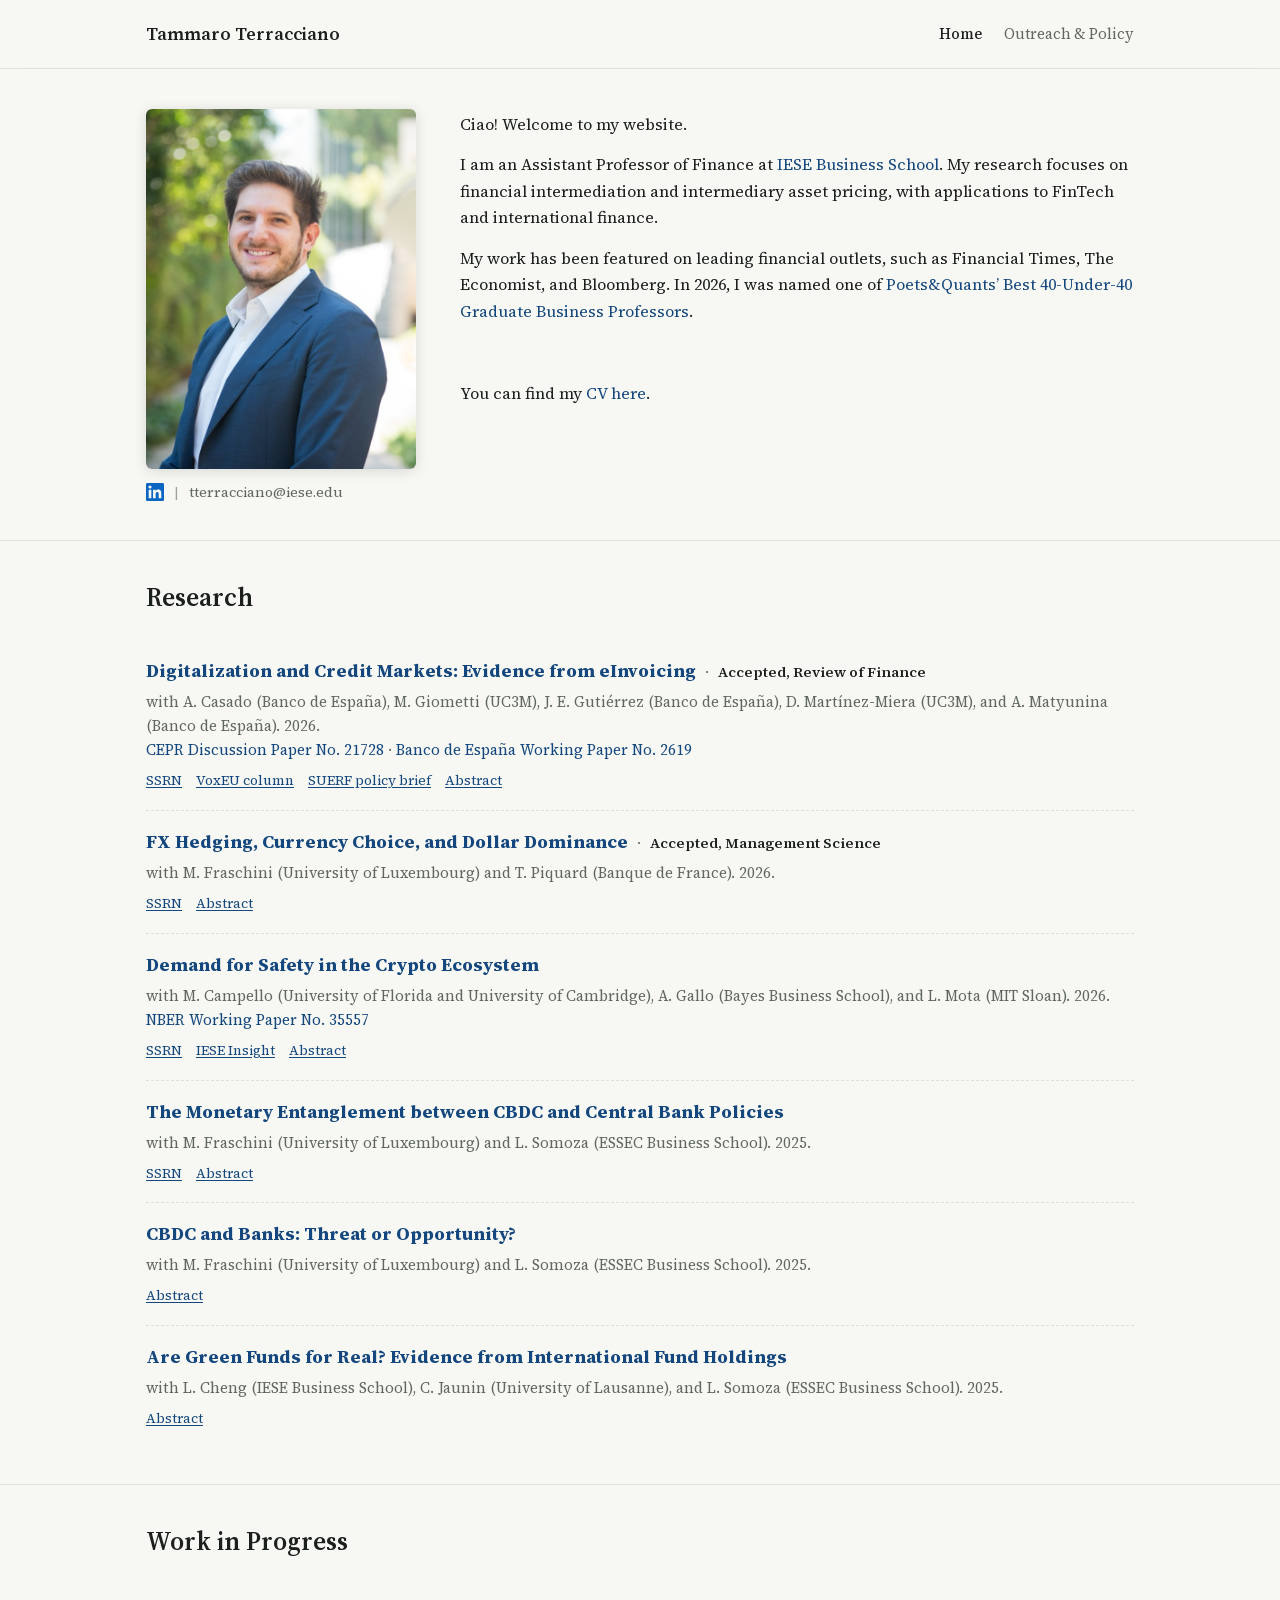
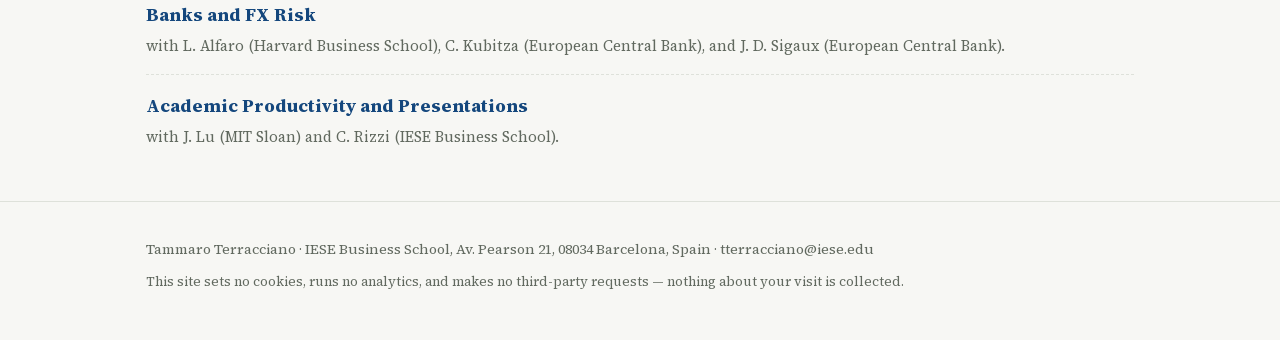
==== index.html @ b82ffc0e "edits" ====
<!DOCTYPE html>
<html lang="en">
<head>
<meta charset="utf-8">
<meta name="viewport" content="width=device-width, initial-scale=1">
<title>Tammaro Terracciano</title>
<meta name="description" content="Tammaro Terracciano, Assistant Professor of Finance at IESE Business School. Research on financial intermediation, fintech, and international finance.">
<link rel="icon" href="favicon.svg" type="image/svg+xml">
<link rel="stylesheet" href="style.css">
</head>
<body>

<nav class="top">
  <div class="wrap">
    <a class="brand" href="index.html">
      <span class="bname">Tammaro Terracciano</span>
    </a>
    <ul>
      <li><a href="index.html" class="active">Home</a></li>
      <li><a href="outreach.html">Outreach &amp; Policy</a></li>
    </ul>
  </div>
</nav>

<header class="hero" id="top">
  <div class="wrap">
    <h1 class="sr-only">Tammaro Terracciano</h1>
    <div class="portrait">
      <img src="assets/photo.jpg" alt="Tammaro Terracciano">
      <p class="contact">
        <a class="li" href="https://www.linkedin.com/in/tammaro-terracciano/" aria-label="LinkedIn profile"><svg viewBox="0 0 24 24" width="18" height="18" aria-hidden="true" focusable="false"><path fill="currentColor" d="M20.45 20.45h-3.56v-5.57c0-1.33-.03-3.04-1.85-3.04-1.86 0-2.14 1.45-2.14 2.94v5.67H9.35V9h3.41v1.56h.05c.48-.9 1.63-1.85 3.36-1.85 3.6 0 4.26 2.37 4.26 5.45v6.29zM5.34 7.43a2.06 2.06 0 1 1 0-4.13 2.06 2.06 0 0 1 0 4.13zM7.12 20.45H3.56V9h3.56v11.45zM22.22 0H1.77C.79 0 0 .77 0 1.72v20.56C0 23.23.79 24 1.77 24h20.45c.98 0 1.78-.77 1.78-1.72V1.72C24 .77 23.2 0 22.22 0z"/></svg></a>
        <span class="sep" aria-hidden="true">|</span>
        <span class="email">tterracciano@iese.edu</span>
      </p>
    </div>
    <div class="bio">
      <p>Ciao! Welcome to my website.</p>
      <p>I am an Assistant Professor of Finance at <a href="https://www.iese.edu">IESE Business School</a>. My research focuses on financial intermediation and intermediary asset pricing, with applications to FinTech and international finance.</p>
      <p>My work has been featured on leading financial outlets, such as Financial Times, The Economist, and Bloomberg. In 2026, I was named one of <a href="https://poetsandquants.com/2026/05/17/2026-best-40-under-40-business-professors-tammaro-terracciano-iese-business-school/">Poets&amp;Quants&rsquo; Best 40-Under-40 Graduate Business Professors</a>.</p>
      <p></p>
      <p></p>
      <p></p>
      <p style="margin-top: 56px;">You can find my <a href="assets/Terracciano_CV.pdf">CV here</a>.</p>
    </div>
  </div>
</header>

<section id="research">
  <div class="wrap">
    <h2>Research</h2>

    <div class="paper">
      <p class="title"><a href="https://papers.ssrn.com/sol3/papers.cfm?abstract_id=7072239">Digitalization and Credit Markets: Evidence from eInvoicing</a><span class="status">Accepted, Review of Finance</span></p>
      <p class="meta">with A. Casado (Banco de España), M. Giometti (UC3M), J. E. Gutiérrez (Banco de España), D. Martínez-Miera (UC3M), and A. Matyunina (Banco de España). 2026.</p>
      <p class="meta"><a href="https://cepr.org/publications/dp21728">CEPR Discussion Paper No. 21728</a> &middot; <a href="https://www.bde.es/wbe/en/publicaciones/analisis-economico-investigacion/documentos-trabajo/digitalization-and-credit-markets-evidence-from-e-invoicing.html">Banco de España Working Paper No. 2619</a></p>
      <div class="tags"><a href="https://papers.ssrn.com/sol3/papers.cfm?abstract_id=7072239">SSRN</a><a href="https://cepr.org/voxeu/columns/digitalisation-and-credit-markets-evidence-einvoicing">VoxEU column</a><a href="https://www.suerf.org/publications/suerf-policy-notes-and-briefs/when-invoices-go-digital-how-einvoicing-reshapes-credit-markets/">SUERF policy brief</a><details class="abs">
          <summary>Abstract</summary>
          <p>Electronic invoicing (eInvoicing) makes invoices standardized, verifiable, and hard to falsify. We document its effects on banks' information and lending decisions using administrative credit data in a difference-in-differences design that exploits a regional eInvoicing mandate. Credit reallocates toward firms already relying on invoice-based financing (“invoice firms”). Invoice firms obtain more and cheaper invoice credit, with an overall credit expansion, while non-invoice firms borrow less at higher rates. Consistent with differential changes in banks' pricing and risk-ranking behavior, dispersion in loan rates and banks' risk assessments widens for invoice firms relative to non-invoice firms, and the predictive accuracy of these assessments relatively improves (worsens) for (non-)invoice firms. Overall, eInvoicing reshapes credit allocation, with uneven effects across borrowers.</p>
          </details></div>
    </div>

    <div class="paper">
      <p class="title"><a href="https://papers.ssrn.com/sol3/papers.cfm?abstract_id=7147318">FX Hedging, Currency Choice, and Dollar Dominance</a><span class="status">Accepted, Management Science</span></p>
      <p class="meta">with M. Fraschini (University of Luxembourg) and T. Piquard (Banque de France). 2026.</p>
      <div class="tags"><a href="https://papers.ssrn.com/sol3/papers.cfm?abstract_id=7147318">SSRN</a><details class="abs">
          <summary>Abstract</summary>
          <p>Exporters pricing their goods in a foreign currency are exposed to foreign exchange (FX) risk, but they can hedge it by underwriting FX derivative contracts. This paper provides firm-level evidence on how the cost of FX hedging affects exporters’ currency choice. We formalize this channel in a model in which a firm jointly chooses its invoicing currency and its optimal hedging ratio, predicting that cheaper hedging makes foreign currency pricing more attractive. Consistent with our model, we empirically find that hedging firms price their exports more in foreign currency (especially in US dollars) when hedging costs are lower. We exploit an unexpected increase in the cost of hedging and find that it leads hedging firms to reduce both dollar and foreign local currency pricing, with larger effects for smaller firms. Finally, we show that hedging is associated with stickier export prices. Our findings indicate that cheaper FX derivatives markets nurture dollar dominance while weakening the link between prices and exchange-rate movements.</p>
          </details></div>
    </div>

    <div class="paper">
      <p class="title"><a href="https://papers.ssrn.com/sol3/papers.cfm?abstract_id=6814778">Demand for Safety in the Crypto Ecosystem</a></p>
      <p class="meta">with M. Campello (University of Florida and University of Cambridge), A. Gallo (Bayes Business School), and L. Mota (MIT Sloan). 2026.</p>
      <p class="meta"><a href="https://www.nber.org/papers/w35557">NBER Working Paper No. 35557</a></p>
      <div class="tags"><a href="https://papers.ssrn.com/sol3/papers.cfm?abstract_id=6814778">SSRN</a><a href="https://www.iese.edu/insight/articles/cryptocurrencies-safety-financial-markets/">IESE Insight</a><details class="abs">
          <summary>Abstract</summary>
          <p>We study the demand for safety and liquidity in the crypto ecosystem. We do so under a framework in which a representative investor allocates liquidity across stablecoin deposits in lending pools and traditional safe assets (e.g., MMF shares). Our model delivers three main predictions: (i) the stablecoin deposit premium co-moves with the Treasury premium when investors value the safety and liquidity services of stablecoins; (ii) increases in Treasury supply reduce the stablecoin deposit premium; and (iii) drops in the perceived safety and liquidity of stablecoin deposits (e.g., due to de-pegs or hacker attacks) reduce their premium. Using granular data from hundreds of DeFi pools spanning multiple protocols, tokens, and blockchains, we find evidence supporting these predictions. Investors treat stablecoin deposits as money-like instruments that are borderless and permissionless, yet as fragile as other forms of privately produced safe assets.</p>
          </details></div>
    </div>

    <div class="paper">
      <p class="title"><a href="https://papers.ssrn.com/sol3/papers.cfm?abstract_id=3804966">The Monetary Entanglement between CBDC and Central Bank Policies</a></p>
      <p class="meta">with M. Fraschini (University of Luxembourg) and L. Somoza (ESSEC Business School). 2025.</p>
      <div class="tags"><a href="https://papers.ssrn.com/sol3/papers.cfm?abstract_id=3804966">SSRN</a><details class="abs">
          <summary>Abstract</summary>
          <p>Using a banking model, we show that the effects of introducing a Central Bank Digital Currency (CBDC) depend on the composition of the central bank’s balance sheet, especially excess reserves and the assets backing the CBDC. We find that banks optimally meet CBDC demand by liquidating excess reserves. Once these are exhausted, the central bank must expand its balance sheet. Only purchases of safe assets can keep the CBDC introduction neutral without pass-through funding, while risky asset backing reduces lending, making neutrality impossible. Finally, we discuss how CBDC holding limits should reflect the availability of safe assets and excess reserves.</p>
          </details></div>
    </div>


    <div class="paper">
      <p class="title">CBDC and Banks: Threat or Opportunity?</p>
      <p class="meta">with M. Fraschini (University of Luxembourg) and L. Somoza (ESSEC Business School). 2025.</p>
      <div class="tags"><details class="abs">
          <summary>Abstract</summary>
          <p>When households have heterogeneous preferences for CBDC and the central bank commits to compensating banks for lost deposit funding, banks can profit from CBDC adoption. We analyze this mechanism by characterizing banks' optimal response to CBDC introduction and calibrating the model using Eurozone data. Our findings show that, without central bank intervention, banks reduce their profits by increasing deposit interest rates in response to CBDC competition to maintain an optimal level of lending. However, when the central bank provides funding to offset deposit losses, banks optimally let households move toward the CBDC by not competing to retain them.</p>
          </details></div>
    </div>
    <div class="paper">
      <p class="title">Are Green Funds for Real? Evidence from International Fund Holdings</p>
      <p class="meta">with L. Cheng (IESE Business School), C. Jaunin (University of Lausanne), and L. Somoza (ESSEC Business School). 2025.</p>
      <div class="tags"><details class="abs">
          <summary>Abstract</summary>
          <p>Does the institutional environment shape whether green funds genuinely commit to the climate transition? Drawing on institutional theory, we argue that funds' home environments, shaped jointly by regulatory, normative, and cognitive forces, create distinct incentives to respond to forward-looking climate information. We test this by examining how green funds reallocate capital when firms discuss the climate transition in earnings calls, a costly and deliberate response that distinguishes substantive commitment from superficial positioning. We compare green funds across Europe and North America, two regions with contrasting institutional environments. We find that green funds increase their exposure to firms discussing the transition, but the effect is concentrated in European funds, whose response is approximately six times larger than that of their North American counterparts. The reaction of North American funds is also unstable: it fluctuates with the U.S. political cycle, intensifying during Democratic administrations. Our findings highlight how contrasting institutional environments shape the boundary between signaling and substance in sustainable investing, suggesting that the credibility of green finance depends as much on the institutional context as on the funds themselves.</p>
          </details></div>
    </div>
  </div>
</section>

<section id="work-in-progress">
  <div class="wrap">
    <h2>Work in Progress</h2>

    <div class="paper">
      <p class="title">Banks and FX Risk</p>
      <p class="meta">with L. Alfaro (Harvard Business School), C. Kubitza (European Central Bank), and J. D. Sigaux (European Central Bank).</p>
    </div>

    <div class="paper">
      <p class="title">Academic Productivity and Presentations</p>
      <p class="meta">with J. Lu (MIT Sloan) and C. Rizzi (IESE Business School).</p>
    </div>
  </div>
</section>

<footer>
  <div class="wrap">
    Tammaro Terracciano &middot; IESE Business School, Av. Pearson 21, 08034 Barcelona, Spain &middot; <span class="email">tterracciano@iese.edu</span>
    <p class="privacy">This site sets no cookies, runs no analytics, and makes no third-party requests &mdash; nothing about your visit is collected.</p>
  </div>
</footer>

</body>
</html>
---- style.css ----
/* Source Serif 4, self-hosted so the site makes no third-party requests.
   One variable file covers every weight the site uses (400/500/600/700).
   SIL Open Font License 1.1 - see assets/fonts/OFL.txt */
@font-face {
  font-family: "Source Serif 4";
  font-style: normal;
  font-weight: 200 900;
  font-display: swap;
  src: url("assets/fonts/SourceSerif4-Variable.woff2") format("woff2");
  unicode-range: U+0000-00FF, U+0131, U+0152-0153, U+02BB-02BC, U+02C6, U+02DA, U+02DC, U+0304, U+0308, U+0329, U+2000-206F, U+20AC, U+2122, U+2191, U+2193, U+2212, U+2215, U+FEFF, U+FFFD;
}

:root {
  --bg: #f7f7f4;
  --surface: #ffffff;
  --text: #1b201c;
  --muted: #61695f;
  --line: #dee1da;
  --blue: #14477d;
  --blue-soft: #e3ebf4;
  --green: #1f5132;
  --green-soft: #e2ece5;
  --linkedin: #0a66c2;
  --maxw: 1020px;
  --serif: "Source Serif 4", Georgia, "Times New Roman", serif;
  --sans: var(--serif);  /* kept so old rules keep working; the site is all serif now */
}
@media (prefers-color-scheme: dark) {
  :root:not([data-theme="light"]) {
    --bg: #141714; --surface: #1c201c; --text: #e9ece7; --muted: #99a195;
    --line: #2b312b; --blue: #8ab8e8; --blue-soft: #18222e;
    --green: #7cc199; --green-soft: #1d2b22; --linkedin: #6ab3f2;
  }
}
:root[data-theme="dark"] {
  --bg: #141714; --surface: #1c201c; --text: #e9ece7; --muted: #99a195;
  --line: #2b312b; --blue: #8ab8e8; --blue-soft: #18222e;
  --green: #7cc199; --green-soft: #1d2b22; --linkedin: #6ab3f2;
}
* { box-sizing: border-box; }
html { scroll-behavior: smooth; scroll-padding-top: 84px; }
body {
  margin: 0; background: var(--bg); color: var(--text);
  font-family: var(--serif); font-size: 17px; line-height: 1.62;
  -webkit-font-smoothing: antialiased;
}
a { color: var(--blue); text-decoration: none; }
a:hover { text-decoration: underline; }
.wrap { max-width: var(--maxw); margin: 0 auto; padding: 0 16px; }
.sr-only {
  position: absolute; width: 1px; height: 1px; padding: 0; margin: -1px;
  overflow: hidden; clip: rect(0 0 0 0); white-space: nowrap; border: 0;
}

/* Nav */
nav.top {
  position: sticky; top: 0; z-index: 10;
  background: color-mix(in srgb, var(--bg) 88%, transparent);
  backdrop-filter: blur(8px); border-bottom: 1px solid var(--line);
}
nav.top .wrap { display: flex; align-items: center; justify-content: space-between; gap: 20px; min-height: 68px; padding-top: 10px; padding-bottom: 10px; }
nav.top .brand { display: block; line-height: 1.25; }
nav.top .brand:hover { text-decoration: none; }
nav.top .bname { display: block; font-family: var(--serif); font-weight: 600; font-size: 1.12rem; color: var(--text); }
nav.top .btitle { display: block; font-size: 0.78rem; color: var(--muted); }
nav.top ul { list-style: none; margin: 0; padding: 0; display: flex; gap: 22px; }
nav.top li a { color: var(--muted); font-size: 0.92rem; }
nav.top li a:hover { color: var(--blue); text-decoration: none; }
nav.top li a.active { color: var(--text); font-weight: 500; }

/* Hero: photo left, bio right */
header.hero { padding: 40px 0 36px; }
header.hero .wrap { display: grid; grid-template-columns: 270px 1fr; gap: 44px; align-items: start; }
header.hero .portrait img {
  width: 270px; display: block; border-radius: 6px;
  box-shadow: 0 2px 14px rgba(0,0,0,0.13);
}
header.hero .bio { padding-top: 2px; }
header.hero .bio p { margin: 0 0 14px; font-size: 1.02rem; }
header.hero .bio p:last-child { margin-bottom: 0; }

/* Contact block under the photo */
.contact {
  margin: 12px 0 0; display: flex; align-items: center; gap: 10px;
  font-size: 0.88rem; white-space: nowrap;
}
.contact a, .contact .email { color: var(--muted); }
.contact a:hover { color: var(--blue); }
.contact .sep { color: var(--muted); opacity: 0.6; }
.contact a.li { display: inline-flex; align-items: center; color: var(--linkedin); }
.contact a.li svg { display: block; }
.contact a.li:hover { opacity: 0.8; }
.contact a.li:hover { text-decoration: none; }
.contact a.li:hover span { text-decoration: underline; }

@media (max-width: 720px) {
  header.hero { padding: 28px 0 24px; }
  header.hero .wrap { grid-template-columns: 1fr; gap: 24px; }
  header.hero .portrait img { width: 200px; }
  header.hero h1 { font-size: 2.2rem; }
  nav.top .wrap { min-height: 60px; gap: 14px; }
  nav.top .bname { font-size: 0.98rem; white-space: nowrap; }
  nav.top .btitle { font-size: 0.72rem; }
  nav.top ul { gap: 14px; }
  nav.top li a { font-size: 0.84rem; white-space: nowrap; }
}
@media (max-width: 430px) {
  nav.top .btitle { display: none; }
  nav.top .bname { font-size: 0.92rem; }
  nav.top ul { gap: 12px; }
  nav.top li a { font-size: 0.8rem; }
}

/* Page header (secondary pages) */
header.page { padding: 44px 0 8px; }
header.page h1 { font-family: var(--serif); font-weight: 600; font-size: 2.1rem; margin: 0 0 6px; letter-spacing: -0.01em; }
header.page .role { color: var(--muted); margin: 0 0 20px; }

/* Sections */
section { padding: 36px 0; border-top: 1px solid var(--line); }
section h2 { font-family: var(--serif); font-weight: 600; font-size: 1.6rem; margin: 0 0 22px; }
section h3 {
  font-size: 0.8rem; text-transform: uppercase; letter-spacing: 0.08em;
  color: var(--muted); font-weight: 600; margin: 52px 0 14px;
}
section h3:first-of-type { margin-top: 0; }


/* Papers */
.paper { padding: 16px 0; border-bottom: 1px dashed var(--line); }
.paper:last-child { border-bottom: 0; }
.paper .title { font-family: var(--serif); font-size: 1.15rem; font-weight: 700; margin: 0 0 4px; color: var(--blue); }
.paper .title a { color: inherit; font-weight: inherit; }
.paper .title a:hover { text-decoration: underline; }
.paper .meta { color: var(--muted); font-size: 0.93rem; margin: 0; }
.paper .status {
  color: var(--text); font-weight: 600; font-size: 0.9rem;
  margin-left: 9px; white-space: nowrap;
}
.paper .status::before {
  content: "\00B7"; margin-right: 9px; color: var(--muted); font-weight: 400;
}
.paper .tags { margin-top: 6px; font-size: 0.85rem; line-height: 1.9; }
.paper .tags > a { margin-right: 14px; text-decoration: underline; text-underline-offset: 2px; }

/* Abstract toggle: plain text, no pill */
details.abs { display: inline; }
details.abs > summary {
  display: inline; cursor: pointer; list-style: none;
  font-size: 0.85rem; font-weight: 400; color: var(--blue);
  text-decoration: underline; text-underline-offset: 2px;
}
details.abs > summary::-webkit-details-marker { display: none; }
details.abs > summary:hover { color: var(--text); }
details.abs > p {
  display: block; margin: 10px 0 2px;
  font-size: 1rem; line-height: 1.66; color: var(--muted);
  border-left: 2px solid var(--line); padding-left: 16px; max-width: 70ch;
  text-align: justify; text-justify: inter-word;
  hyphens: auto;
  hyphenate-limit-chars: 8 4 4;
  hyphenate-limit-lines: 2;
  -webkit-hyphenate-limit-lines: 2;
  -webkit-hyphenate-limit-before: 4;
  -webkit-hyphenate-limit-after: 4;
}

/* Lists */
ul.plain { list-style: none; padding: 0; margin: 0; }
ul.plain li { padding: 8px 0; border-bottom: 1px dashed var(--line); }
ul.plain li:last-child { border-bottom: 0; }
ul.plain .venue { color: var(--muted); font-size: 0.9rem; }
ul.plain .venue b { color: var(--text); font-weight: 600; }

/* Collapsible "Other" section */
details.more { margin-top: 24px; border-top: 1px solid var(--line); padding-top: 16px; }
details.more > summary {
  cursor: pointer; list-style: none; font-size: 0.8rem; text-transform: uppercase;
  letter-spacing: 0.08em; color: var(--muted); font-weight: 600;
  display: flex; align-items: center; gap: 8px;
}
details.more > summary::-webkit-details-marker { display: none; }
details.more > summary::before { content: "+"; font-size: 1rem; line-height: 1; color: var(--green); }
details.more[open] > summary::before { content: "\2212"; }
details.more > summary:hover { color: var(--blue); }
details.more > ul { margin-top: 14px; }
details.more li a { margin-left: 8px; font-size: 0.85rem; }

/* Teaching */
.teach { display: grid; grid-template-columns: 1fr auto; gap: 4px 24px; font-size: 0.95rem; }
.teach .inst { grid-column: 1 / -1; font-weight: 600; margin-top: 14px; }
.teach .inst:first-child { margin-top: 0; }
.teach .yrs { color: var(--muted); white-space: nowrap; }

footer { padding: 36px 0 48px; border-top: 1px solid var(--line); color: var(--muted); font-size: 0.88rem; }
footer .privacy { margin: 10px 0 0; font-size: 0.82rem; color: var(--muted); }

/* Justification needs a wide enough measure; fall back to ragged right on phones */
@media (max-width: 560px) {
  details.abs > p { text-align: left; hyphens: manual; }
}
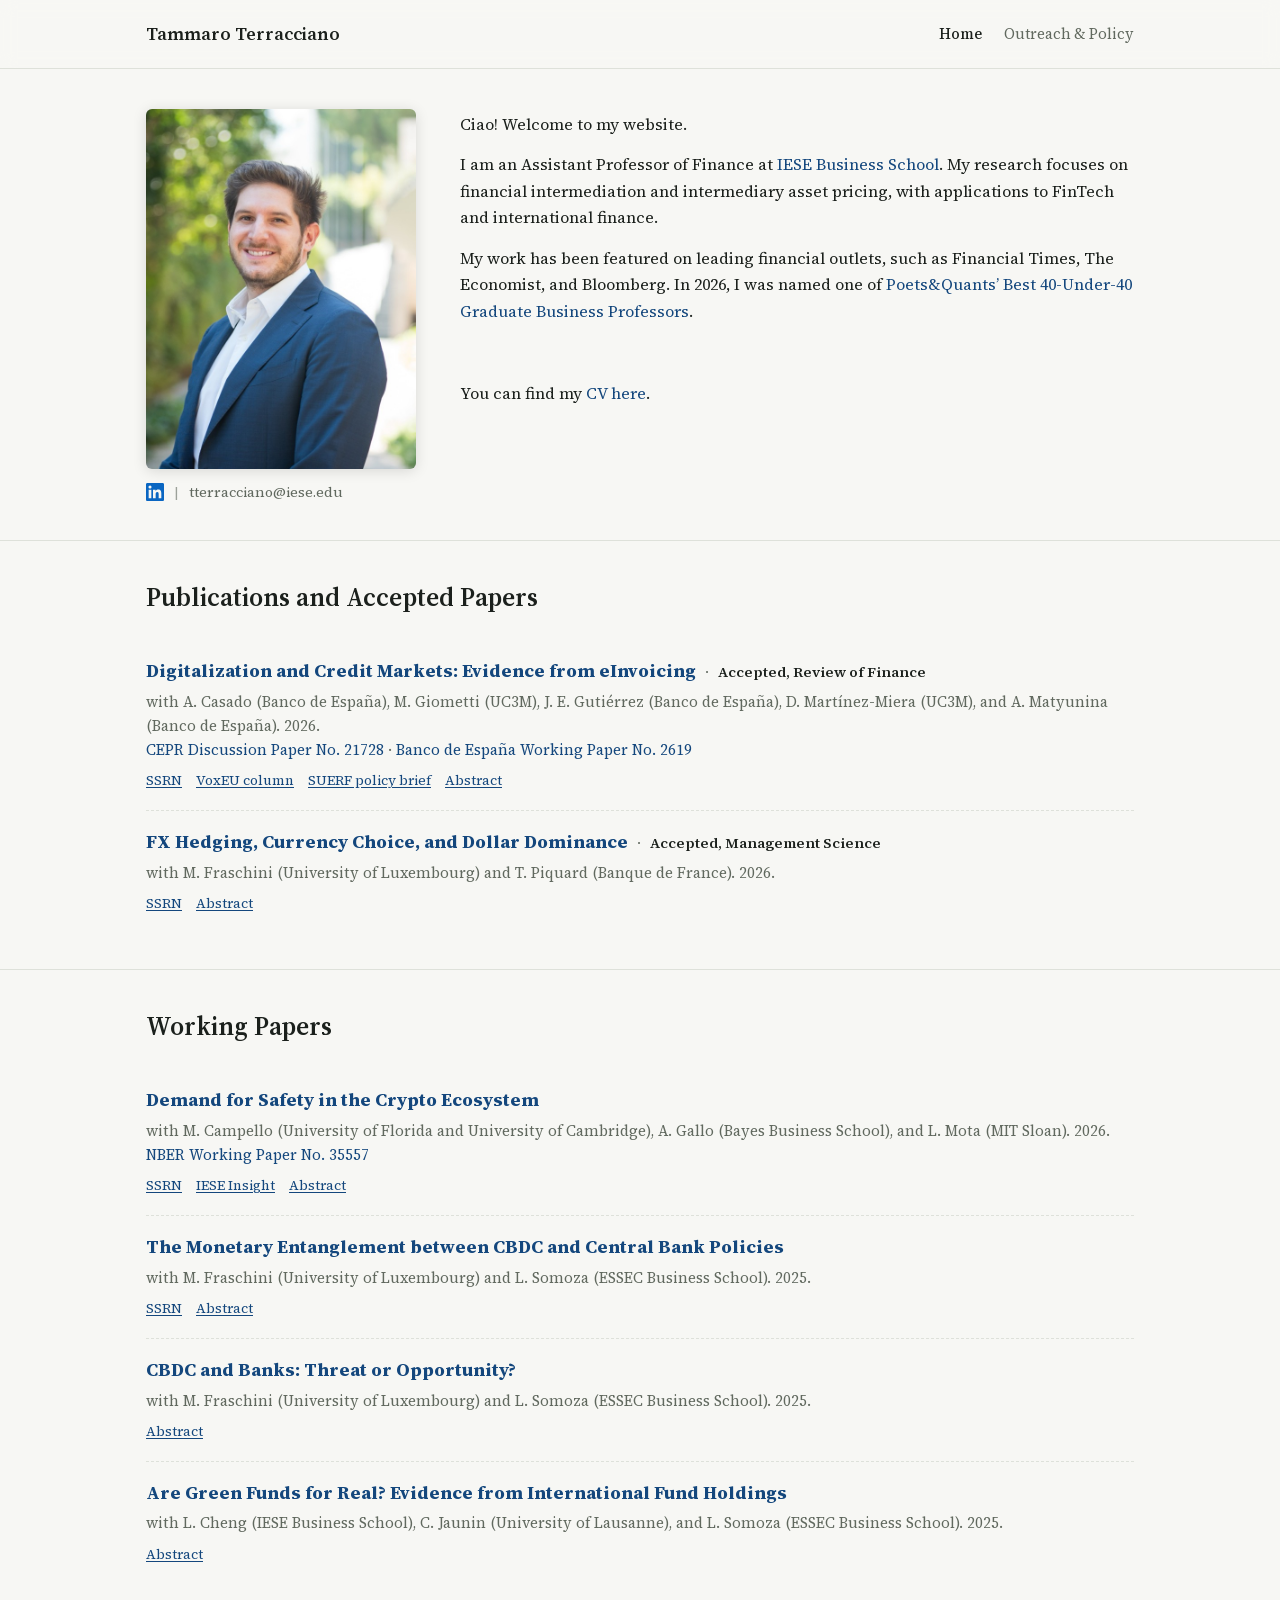
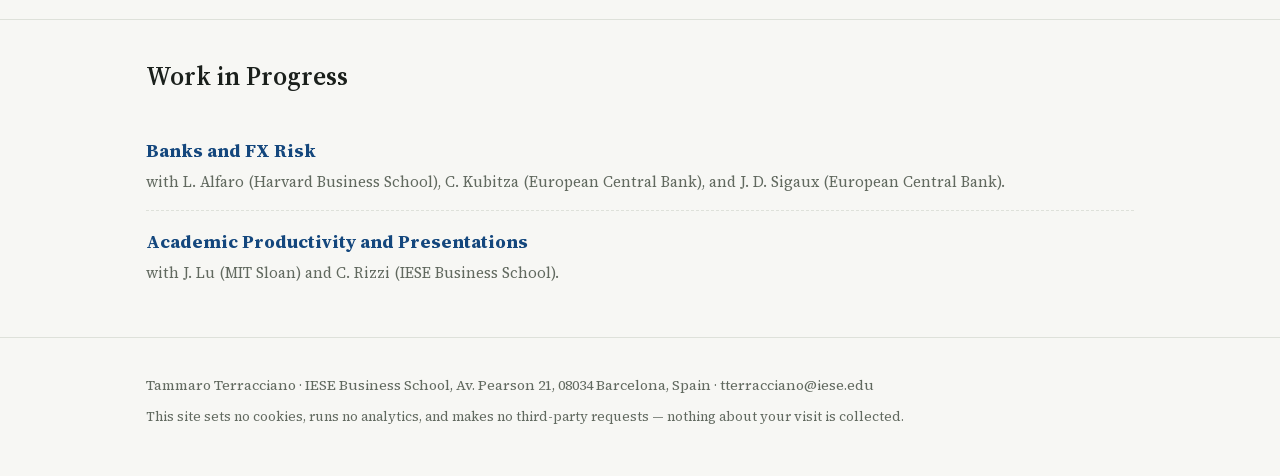
==== commit 7ba38353: "edits" ====
--- a/index.html
+++ b/index.html
@@ -45,9 +45,9 @@
   </div>
 </header>
 
-<section id="research">
+<section id="publications">
   <div class="wrap">
-    <h2>Research</h2>
+    <h2>Publications and Accepted Papers</h2>
 
     <div class="paper">
       <p class="title"><a href="https://papers.ssrn.com/sol3/papers.cfm?abstract_id=7072239">Digitalization and Credit Markets: Evidence from eInvoicing</a><span class="status">Accepted, Review of Finance</span></p>
@@ -67,6 +67,12 @@
           <p>Exporters pricing their goods in a foreign currency are exposed to foreign exchange (FX) risk, but they can hedge it by underwriting FX derivative contracts. This paper provides firm-level evidence on how the cost of FX hedging affects exporters’ currency choice. We formalize this channel in a model in which a firm jointly chooses its invoicing currency and its optimal hedging ratio, predicting that cheaper hedging makes foreign currency pricing more attractive. Consistent with our model, we empirically find that hedging firms price their exports more in foreign currency (especially in US dollars) when hedging costs are lower. We exploit an unexpected increase in the cost of hedging and find that it leads hedging firms to reduce both dollar and foreign local currency pricing, with larger effects for smaller firms. Finally, we show that hedging is associated with stickier export prices. Our findings indicate that cheaper FX derivatives markets nurture dollar dominance while weakening the link between prices and exchange-rate movements.</p>
           </details></div>
     </div>
+  </div>
+</section>
+
+<section id="working-papers">
+  <div class="wrap">
+    <h2>Working Papers</h2>
 
     <div class="paper">
       <p class="title"><a href="https://papers.ssrn.com/sol3/papers.cfm?abstract_id=6814778">Demand for Safety in the Crypto Ecosystem</a></p>
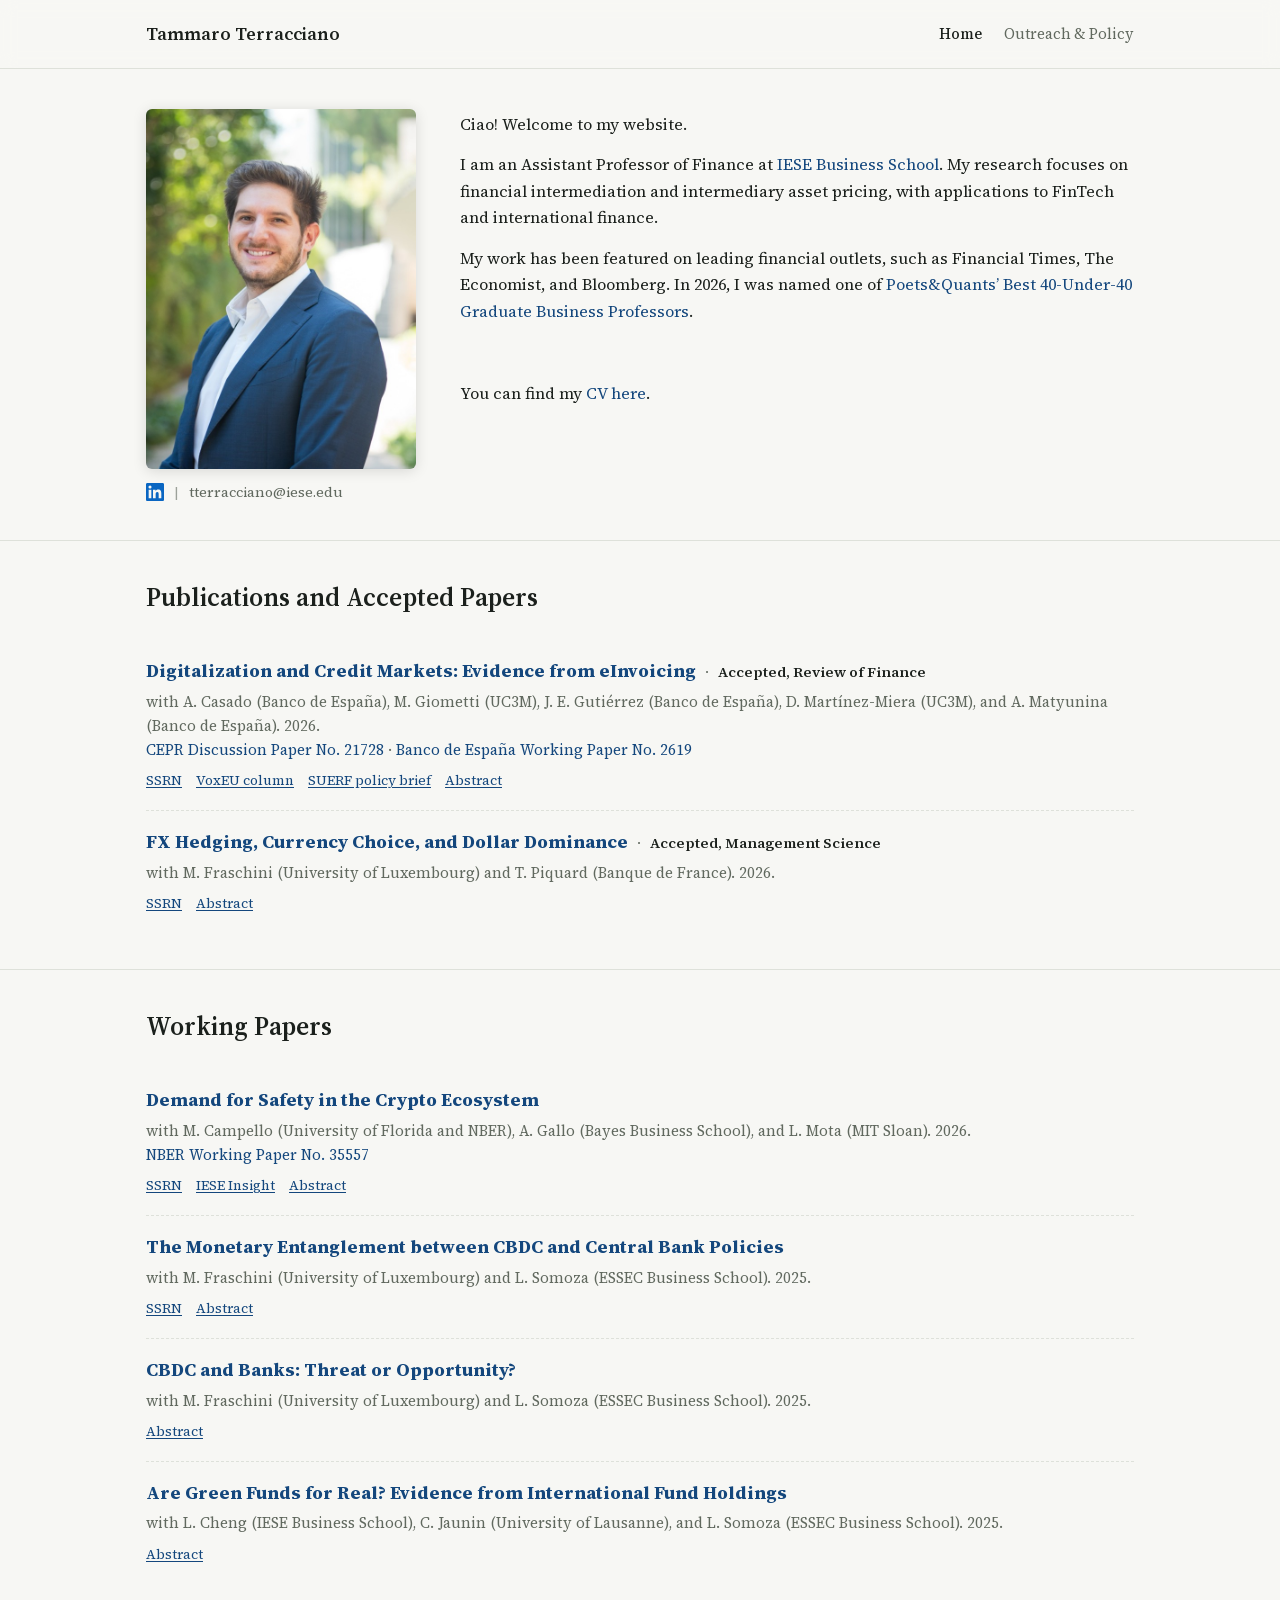
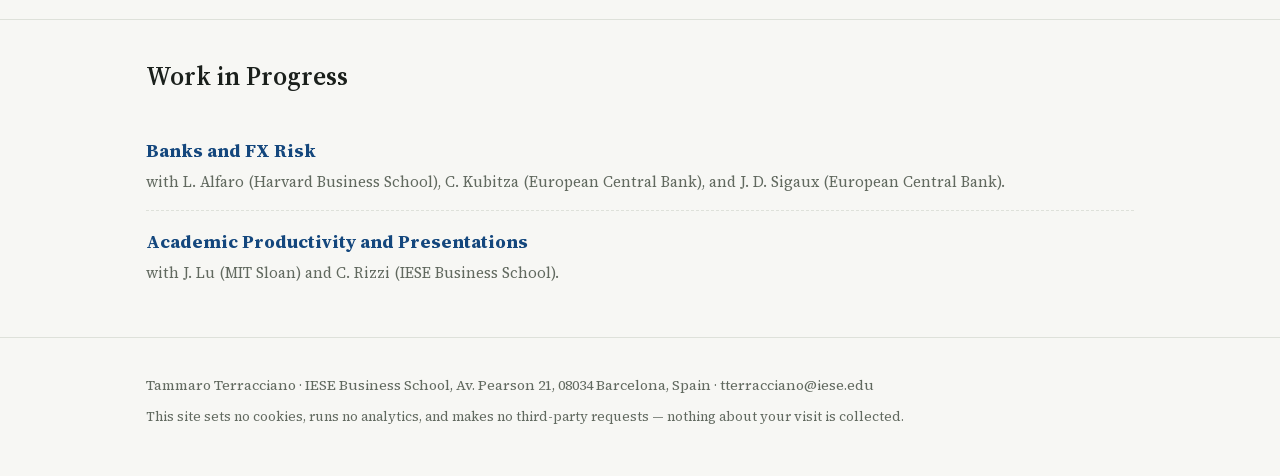
==== commit 4559f97b: "edits" ====
--- a/index.html
+++ b/index.html
@@ -76,7 +76,7 @@
 
     <div class="paper">
       <p class="title"><a href="https://papers.ssrn.com/sol3/papers.cfm?abstract_id=6814778">Demand for Safety in the Crypto Ecosystem</a></p>
-      <p class="meta">with M. Campello (University of Florida and University of Cambridge), A. Gallo (Bayes Business School), and L. Mota (MIT Sloan). 2026.</p>
+      <p class="meta">with M. Campello (University of Florida and NBER), A. Gallo (Bayes Business School), and L. Mota (MIT Sloan). 2026.</p>
       <p class="meta"><a href="https://www.nber.org/papers/w35557">NBER Working Paper No. 35557</a></p>
       <div class="tags"><a href="https://papers.ssrn.com/sol3/papers.cfm?abstract_id=6814778">SSRN</a><a href="https://www.iese.edu/insight/articles/cryptocurrencies-safety-financial-markets/">IESE Insight</a><details class="abs">
           <summary>Abstract</summary>
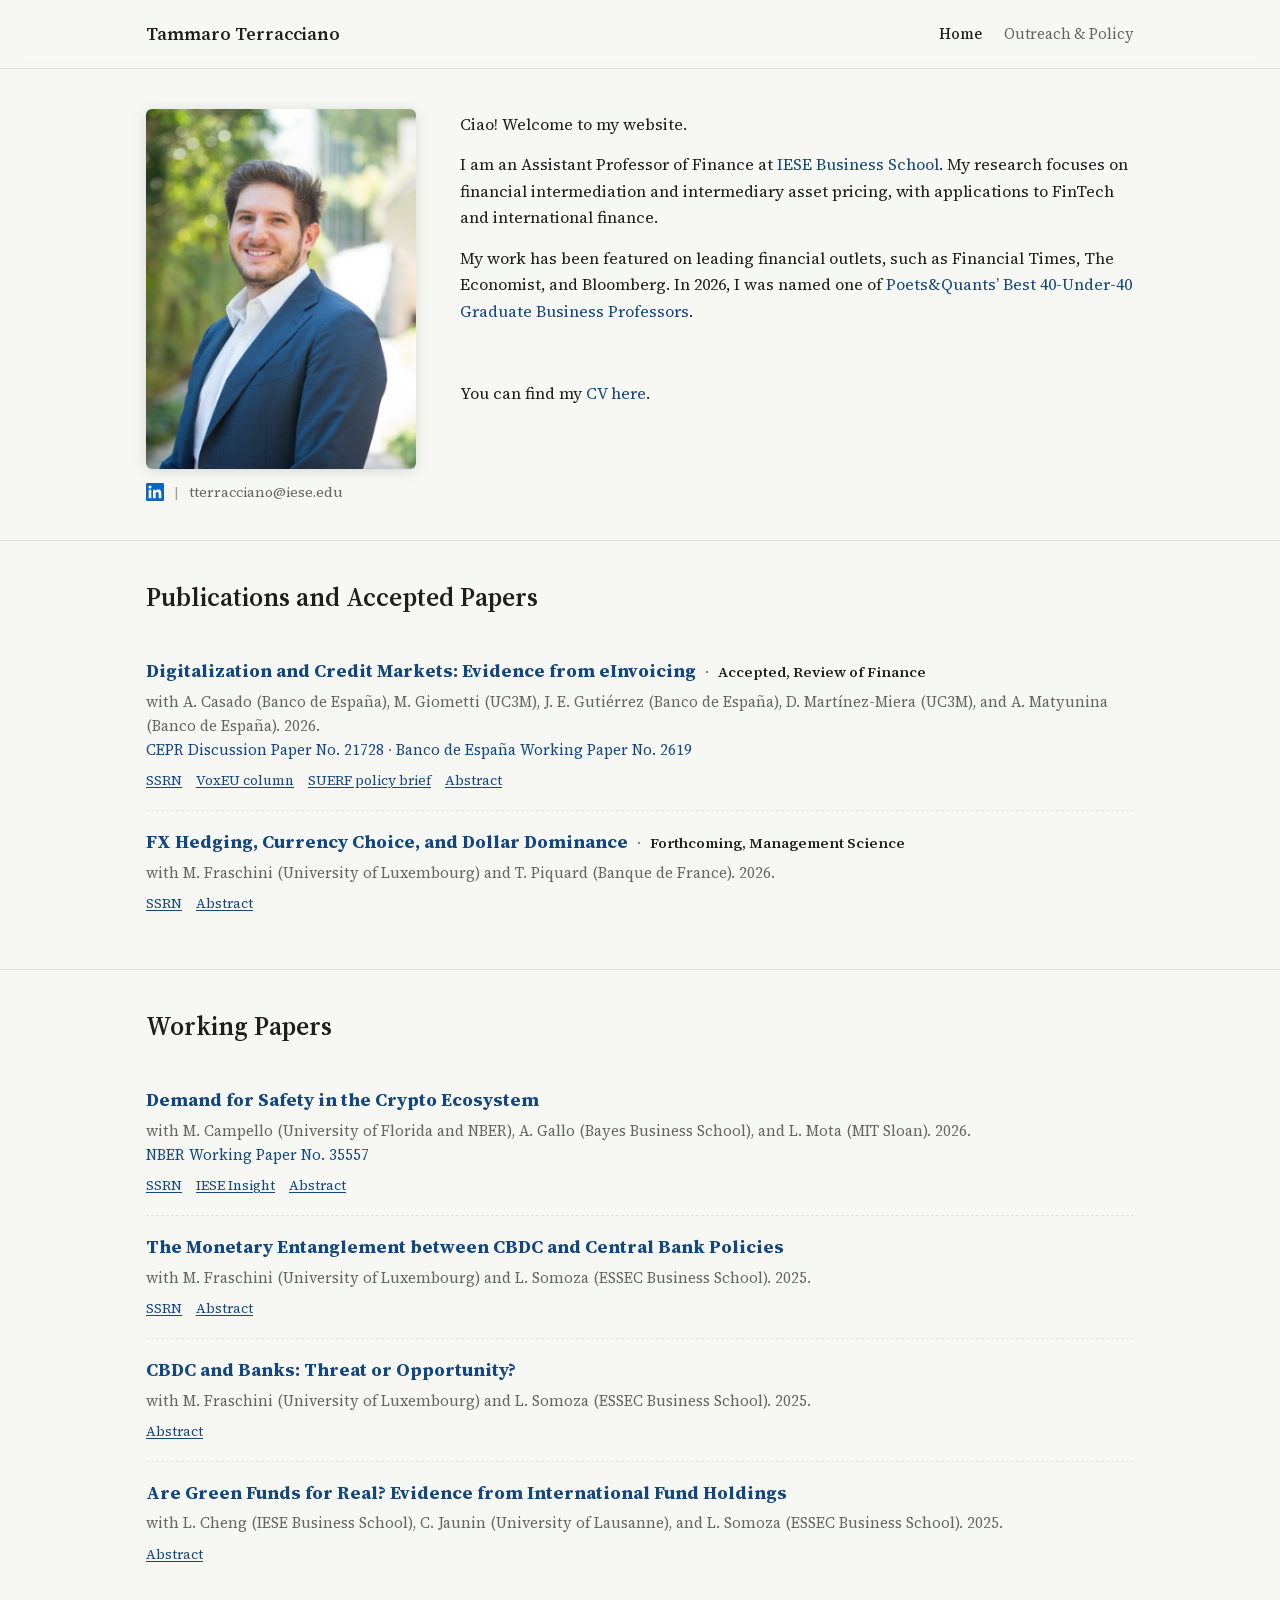
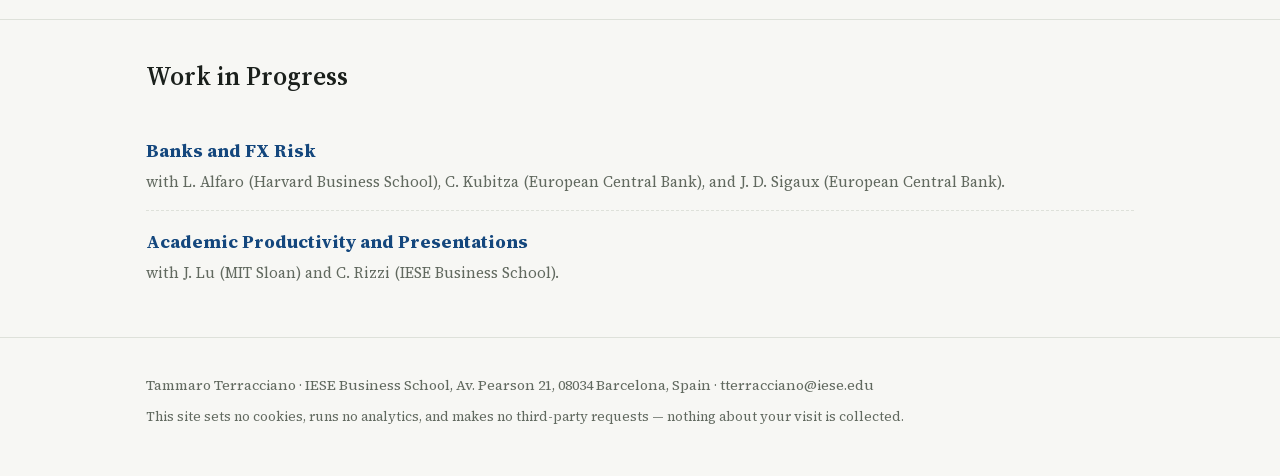
==== commit ae00d2e9: "edits" ====
--- a/index.html
+++ b/index.html
@@ -60,7 +60,7 @@
     </div>
 
     <div class="paper">
-      <p class="title"><a href="https://papers.ssrn.com/sol3/papers.cfm?abstract_id=7147318">FX Hedging, Currency Choice, and Dollar Dominance</a><span class="status">Accepted, Management Science</span></p>
+      <p class="title"><a href="https://papers.ssrn.com/sol3/papers.cfm?abstract_id=7147318">FX Hedging, Currency Choice, and Dollar Dominance</a><span class="status">Forthcoming, Management Science</span></p>
       <p class="meta">with M. Fraschini (University of Luxembourg) and T. Piquard (Banque de France). 2026.</p>
       <div class="tags"><a href="https://papers.ssrn.com/sol3/papers.cfm?abstract_id=7147318">SSRN</a><details class="abs">
           <summary>Abstract</summary>
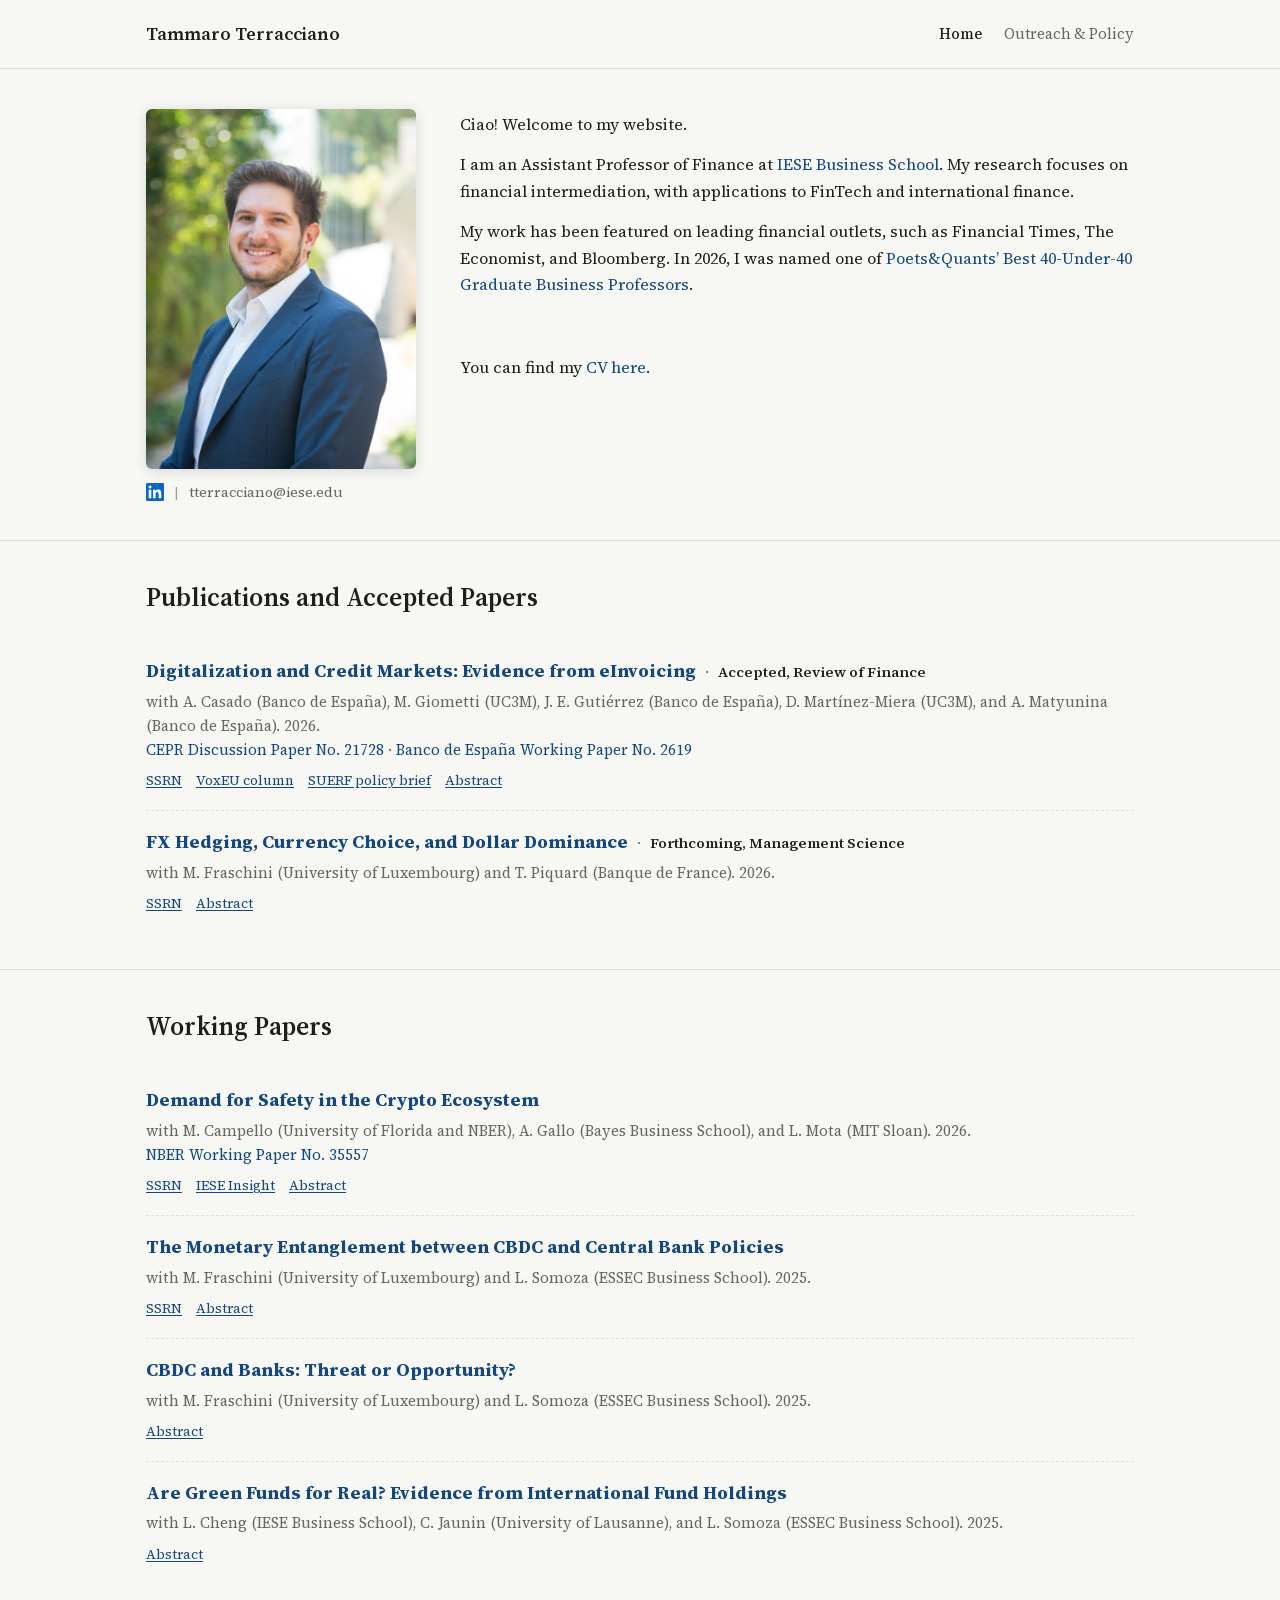
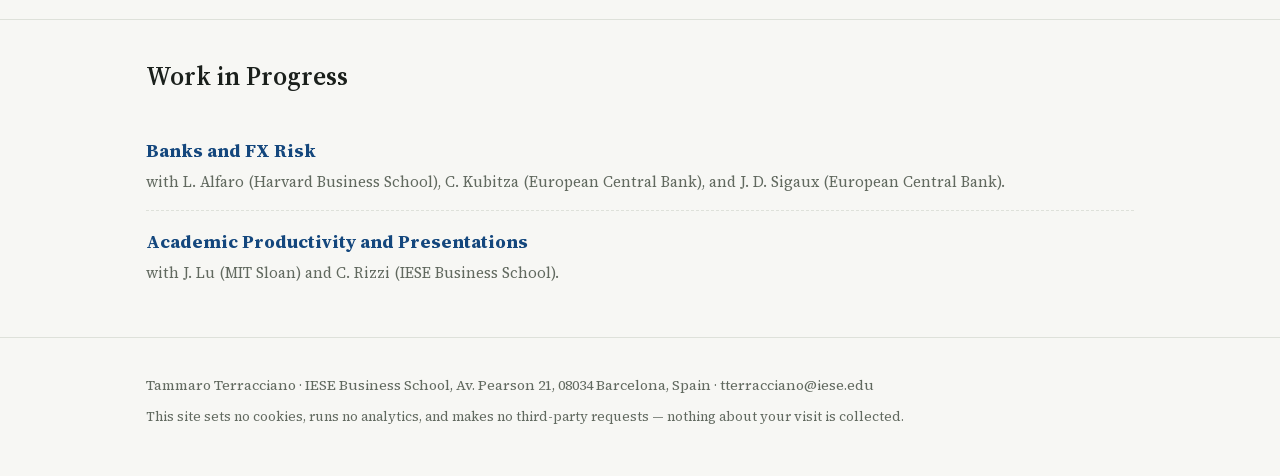
==== commit a023f62d: "edits" ====
--- a/index.html
+++ b/index.html
@@ -35,7 +35,7 @@
     </div>
     <div class="bio">
       <p>Ciao! Welcome to my website.</p>
-      <p>I am an Assistant Professor of Finance at <a href="https://www.iese.edu">IESE Business School</a>. My research focuses on financial intermediation and intermediary asset pricing, with applications to FinTech and international finance.</p>
+      <p>I am an Assistant Professor of Finance at <a href="https://www.iese.edu">IESE Business School</a>. My research focuses on financial intermediation, with applications to FinTech and international finance.</p>
       <p>My work has been featured on leading financial outlets, such as Financial Times, The Economist, and Bloomberg. In 2026, I was named one of <a href="https://poetsandquants.com/2026/05/17/2026-best-40-under-40-business-professors-tammaro-terracciano-iese-business-school/">Poets&amp;Quants&rsquo; Best 40-Under-40 Graduate Business Professors</a>.</p>
       <p></p>
       <p></p>
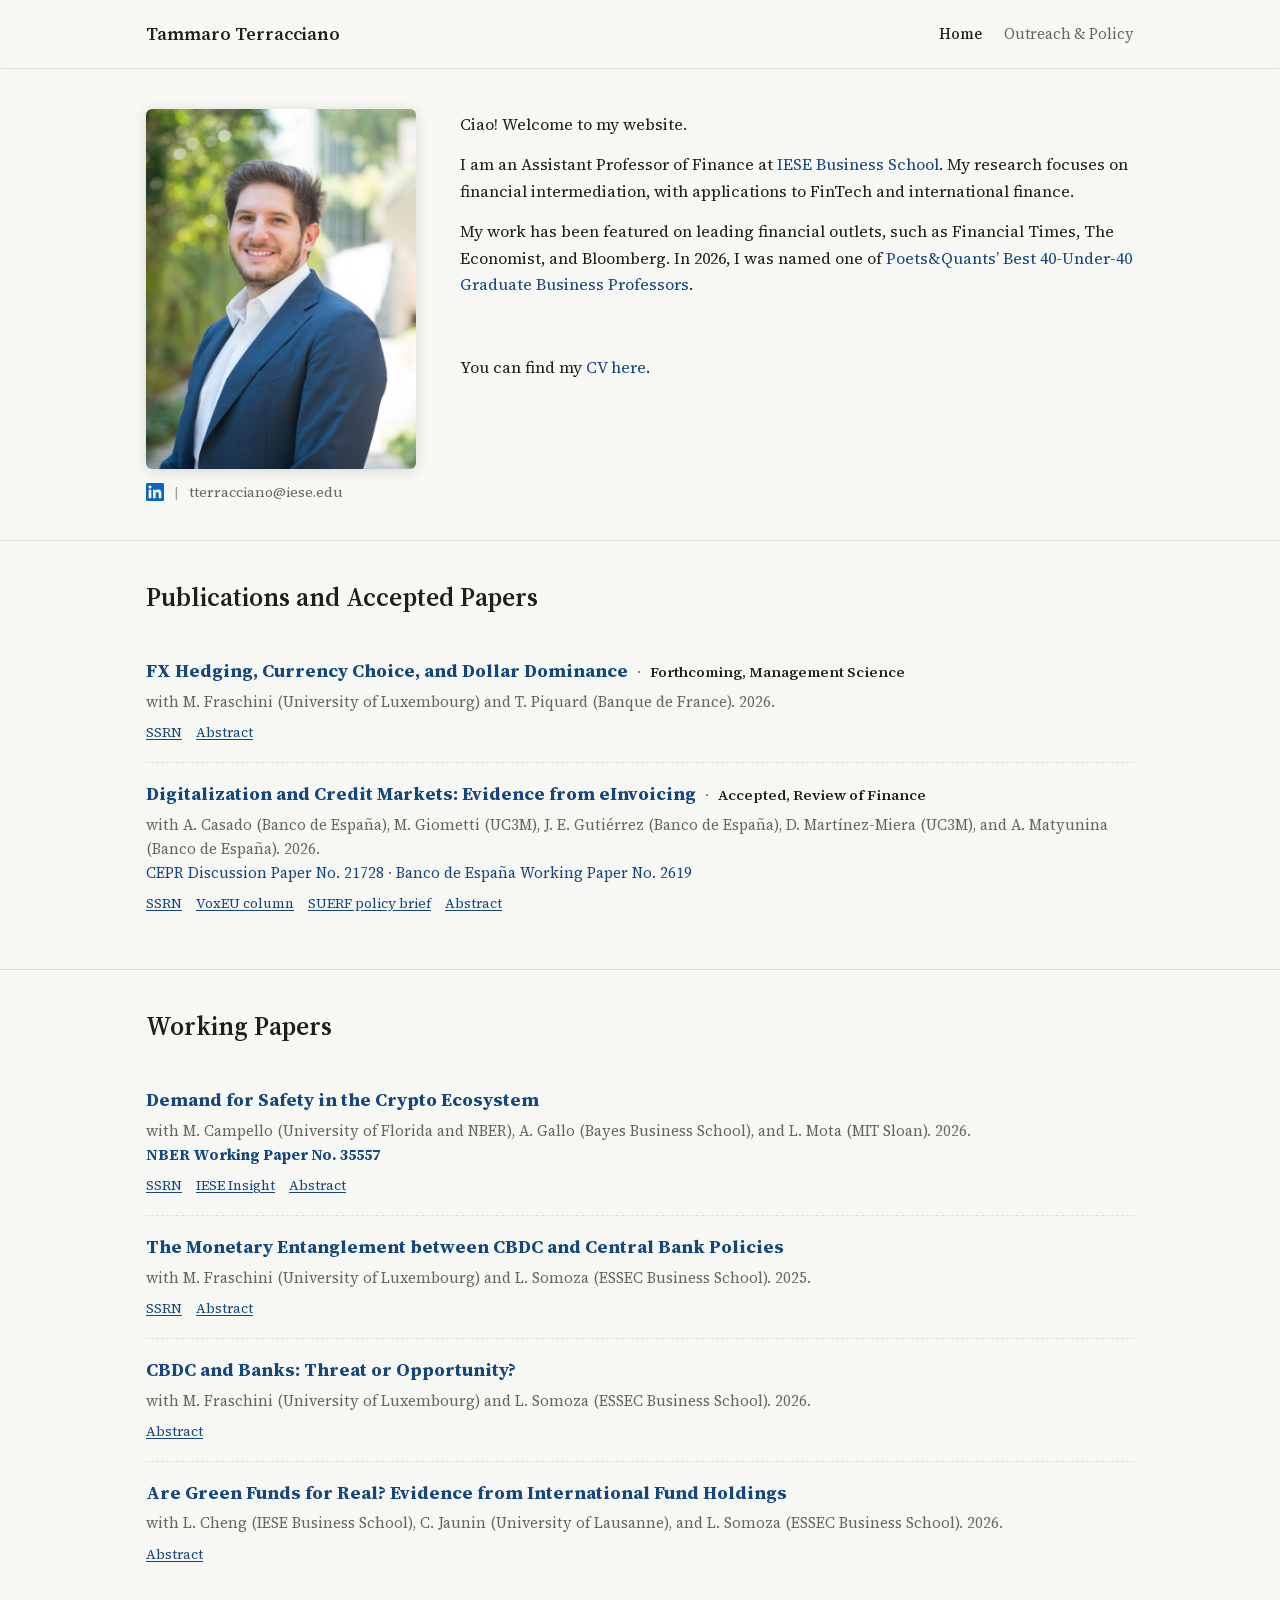
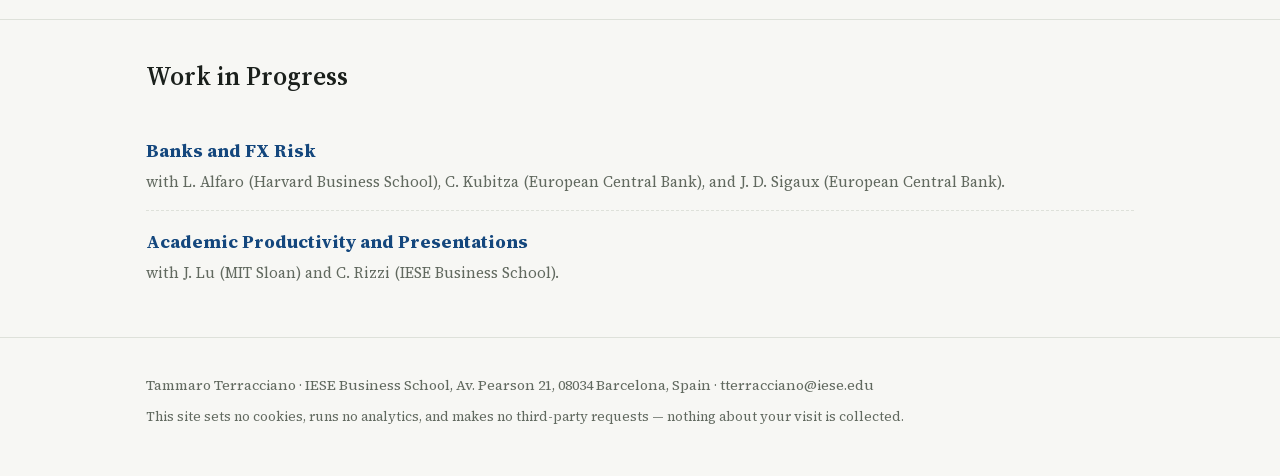
==== commit 1b331a42: "edits" ====
--- a/index.html
+++ b/index.html
@@ -50,21 +50,21 @@
     <h2>Publications and Accepted Papers</h2>
 
     <div class="paper">
+      <p class="title"><a href="https://papers.ssrn.com/sol3/papers.cfm?abstract_id=7147318">FX Hedging, Currency Choice, and Dollar Dominance</a><span class="status">Forthcoming, Management Science</span></p>
+      <p class="meta">with M. Fraschini (University of Luxembourg) and T. Piquard (Banque de France). 2026.</p>
+      <div class="tags"><a href="https://papers.ssrn.com/sol3/papers.cfm?abstract_id=7147318">SSRN</a><details class="abs">
+          <summary>Abstract</summary>
+          <p>Exporters pricing their goods in a foreign currency are exposed to foreign exchange (FX) risk, but they can hedge it by underwriting FX derivative contracts. This paper provides firm-level evidence on how the cost of FX hedging affects exporters’ currency choice. We formalize this channel in a model in which a firm jointly chooses its invoicing currency and its optimal hedging ratio, predicting that cheaper hedging makes foreign currency pricing more attractive. Consistent with our model, we empirically find that hedging firms price their exports more in foreign currency (especially in US dollars) when hedging costs are lower. We exploit an unexpected increase in the cost of hedging and find that it leads hedging firms to reduce both dollar and foreign local currency pricing, with larger effects for smaller firms. Finally, we show that hedging is associated with stickier export prices. Our findings indicate that cheaper FX derivatives markets nurture dollar dominance while weakening the link between prices and exchange-rate movements.</p>
+          </details></div>
+    </div>
+
+    <div class="paper">
       <p class="title"><a href="https://papers.ssrn.com/sol3/papers.cfm?abstract_id=7072239">Digitalization and Credit Markets: Evidence from eInvoicing</a><span class="status">Accepted, Review of Finance</span></p>
       <p class="meta">with A. Casado (Banco de España), M. Giometti (UC3M), J. E. Gutiérrez (Banco de España), D. Martínez-Miera (UC3M), and A. Matyunina (Banco de España). 2026.</p>
       <p class="meta"><a href="https://cepr.org/publications/dp21728">CEPR Discussion Paper No. 21728</a> &middot; <a href="https://www.bde.es/wbe/en/publicaciones/analisis-economico-investigacion/documentos-trabajo/digitalization-and-credit-markets-evidence-from-e-invoicing.html">Banco de España Working Paper No. 2619</a></p>
       <div class="tags"><a href="https://papers.ssrn.com/sol3/papers.cfm?abstract_id=7072239">SSRN</a><a href="https://cepr.org/voxeu/columns/digitalisation-and-credit-markets-evidence-einvoicing">VoxEU column</a><a href="https://www.suerf.org/publications/suerf-policy-notes-and-briefs/when-invoices-go-digital-how-einvoicing-reshapes-credit-markets/">SUERF policy brief</a><details class="abs">
           <summary>Abstract</summary>
           <p>Electronic invoicing (eInvoicing) makes invoices standardized, verifiable, and hard to falsify. We document its effects on banks' information and lending decisions using administrative credit data in a difference-in-differences design that exploits a regional eInvoicing mandate. Credit reallocates toward firms already relying on invoice-based financing (“invoice firms”). Invoice firms obtain more and cheaper invoice credit, with an overall credit expansion, while non-invoice firms borrow less at higher rates. Consistent with differential changes in banks' pricing and risk-ranking behavior, dispersion in loan rates and banks' risk assessments widens for invoice firms relative to non-invoice firms, and the predictive accuracy of these assessments relatively improves (worsens) for (non-)invoice firms. Overall, eInvoicing reshapes credit allocation, with uneven effects across borrowers.</p>
-          </details></div>
-    </div>
-
-    <div class="paper">
-      <p class="title"><a href="https://papers.ssrn.com/sol3/papers.cfm?abstract_id=7147318">FX Hedging, Currency Choice, and Dollar Dominance</a><span class="status">Forthcoming, Management Science</span></p>
-      <p class="meta">with M. Fraschini (University of Luxembourg) and T. Piquard (Banque de France). 2026.</p>
-      <div class="tags"><a href="https://papers.ssrn.com/sol3/papers.cfm?abstract_id=7147318">SSRN</a><details class="abs">
-          <summary>Abstract</summary>
-          <p>Exporters pricing their goods in a foreign currency are exposed to foreign exchange (FX) risk, but they can hedge it by underwriting FX derivative contracts. This paper provides firm-level evidence on how the cost of FX hedging affects exporters’ currency choice. We formalize this channel in a model in which a firm jointly chooses its invoicing currency and its optimal hedging ratio, predicting that cheaper hedging makes foreign currency pricing more attractive. Consistent with our model, we empirically find that hedging firms price their exports more in foreign currency (especially in US dollars) when hedging costs are lower. We exploit an unexpected increase in the cost of hedging and find that it leads hedging firms to reduce both dollar and foreign local currency pricing, with larger effects for smaller firms. Finally, we show that hedging is associated with stickier export prices. Our findings indicate that cheaper FX derivatives markets nurture dollar dominance while weakening the link between prices and exchange-rate movements.</p>
           </details></div>
     </div>
   </div>
@@ -77,7 +77,7 @@
     <div class="paper">
       <p class="title"><a href="https://papers.ssrn.com/sol3/papers.cfm?abstract_id=6814778">Demand for Safety in the Crypto Ecosystem</a></p>
       <p class="meta">with M. Campello (University of Florida and NBER), A. Gallo (Bayes Business School), and L. Mota (MIT Sloan). 2026.</p>
-      <p class="meta"><a href="https://www.nber.org/papers/w35557">NBER Working Paper No. 35557</a></p>
+      <p class="meta"><b><a href="https://www.nber.org/papers/w35557">NBER Working Paper No. 35557</a></b></p>
       <div class="tags"><a href="https://papers.ssrn.com/sol3/papers.cfm?abstract_id=6814778">SSRN</a><a href="https://www.iese.edu/insight/articles/cryptocurrencies-safety-financial-markets/">IESE Insight</a><details class="abs">
           <summary>Abstract</summary>
           <p>We study the demand for safety and liquidity in the crypto ecosystem. We do so under a framework in which a representative investor allocates liquidity across stablecoin deposits in lending pools and traditional safe assets (e.g., MMF shares). Our model delivers three main predictions: (i) the stablecoin deposit premium co-moves with the Treasury premium when investors value the safety and liquidity services of stablecoins; (ii) increases in Treasury supply reduce the stablecoin deposit premium; and (iii) drops in the perceived safety and liquidity of stablecoin deposits (e.g., due to de-pegs or hacker attacks) reduce their premium. Using granular data from hundreds of DeFi pools spanning multiple protocols, tokens, and blockchains, we find evidence supporting these predictions. Investors treat stablecoin deposits as money-like instruments that are borderless and permissionless, yet as fragile as other forms of privately produced safe assets.</p>
@@ -96,7 +96,7 @@
 
     <div class="paper">
       <p class="title">CBDC and Banks: Threat or Opportunity?</p>
-      <p class="meta">with M. Fraschini (University of Luxembourg) and L. Somoza (ESSEC Business School). 2025.</p>
+      <p class="meta">with M. Fraschini (University of Luxembourg) and L. Somoza (ESSEC Business School). 2026.</p>
       <div class="tags"><details class="abs">
           <summary>Abstract</summary>
           <p>When households have heterogeneous preferences for CBDC and the central bank commits to compensating banks for lost deposit funding, banks can profit from CBDC adoption. We analyze this mechanism by characterizing banks' optimal response to CBDC introduction and calibrating the model using Eurozone data. Our findings show that, without central bank intervention, banks reduce their profits by increasing deposit interest rates in response to CBDC competition to maintain an optimal level of lending. However, when the central bank provides funding to offset deposit losses, banks optimally let households move toward the CBDC by not competing to retain them.</p>
@@ -104,10 +104,10 @@
     </div>
     <div class="paper">
       <p class="title">Are Green Funds for Real? Evidence from International Fund Holdings</p>
-      <p class="meta">with L. Cheng (IESE Business School), C. Jaunin (University of Lausanne), and L. Somoza (ESSEC Business School). 2025.</p>
+      <p class="meta">with L. Cheng (IESE Business School), C. Jaunin (University of Lausanne), and L. Somoza (ESSEC Business School). 2026.</p>
       <div class="tags"><details class="abs">
           <summary>Abstract</summary>
-          <p>Does the institutional environment shape whether green funds genuinely commit to the climate transition? Drawing on institutional theory, we argue that funds' home environments, shaped jointly by regulatory, normative, and cognitive forces, create distinct incentives to respond to forward-looking climate information. We test this by examining how green funds reallocate capital when firms discuss the climate transition in earnings calls, a costly and deliberate response that distinguishes substantive commitment from superficial positioning. We compare green funds across Europe and North America, two regions with contrasting institutional environments. We find that green funds increase their exposure to firms discussing the transition, but the effect is concentrated in European funds, whose response is approximately six times larger than that of their North American counterparts. The reaction of North American funds is also unstable: it fluctuates with the U.S. political cycle, intensifying during Democratic administrations. Our findings highlight how contrasting institutional environments shape the boundary between signaling and substance in sustainable investing, suggesting that the credibility of green finance depends as much on the institutional context as on the funds themselves.</p>
+          <p>We study differences in climate transition commitment between North American and European green mutual funds. Specifically, we examine how green funds respond when firms address the climate transition during earnings calls. European green funds increase their investments significantly more in these firms, even after controlling for environmental scores and climate risk. Although the relationship is also significant for North American green funds, it is only roughly one tenth as strong as for European funds. To isolate fund reactions, we focus on the first instance a firm discusses the climate transition and match these firms with others sharing similar characteristics. We find a persistent increase in green fund ownership share, while non-green ownership share remains unchanged. This effect is driven by European funds and is absent for North American ones. We show that North American funds' commitment to the green transition varies greatly with the US political cycle, with a stronger response to firms during Democratic presidencies.</p>
           </details></div>
     </div>
   </div>
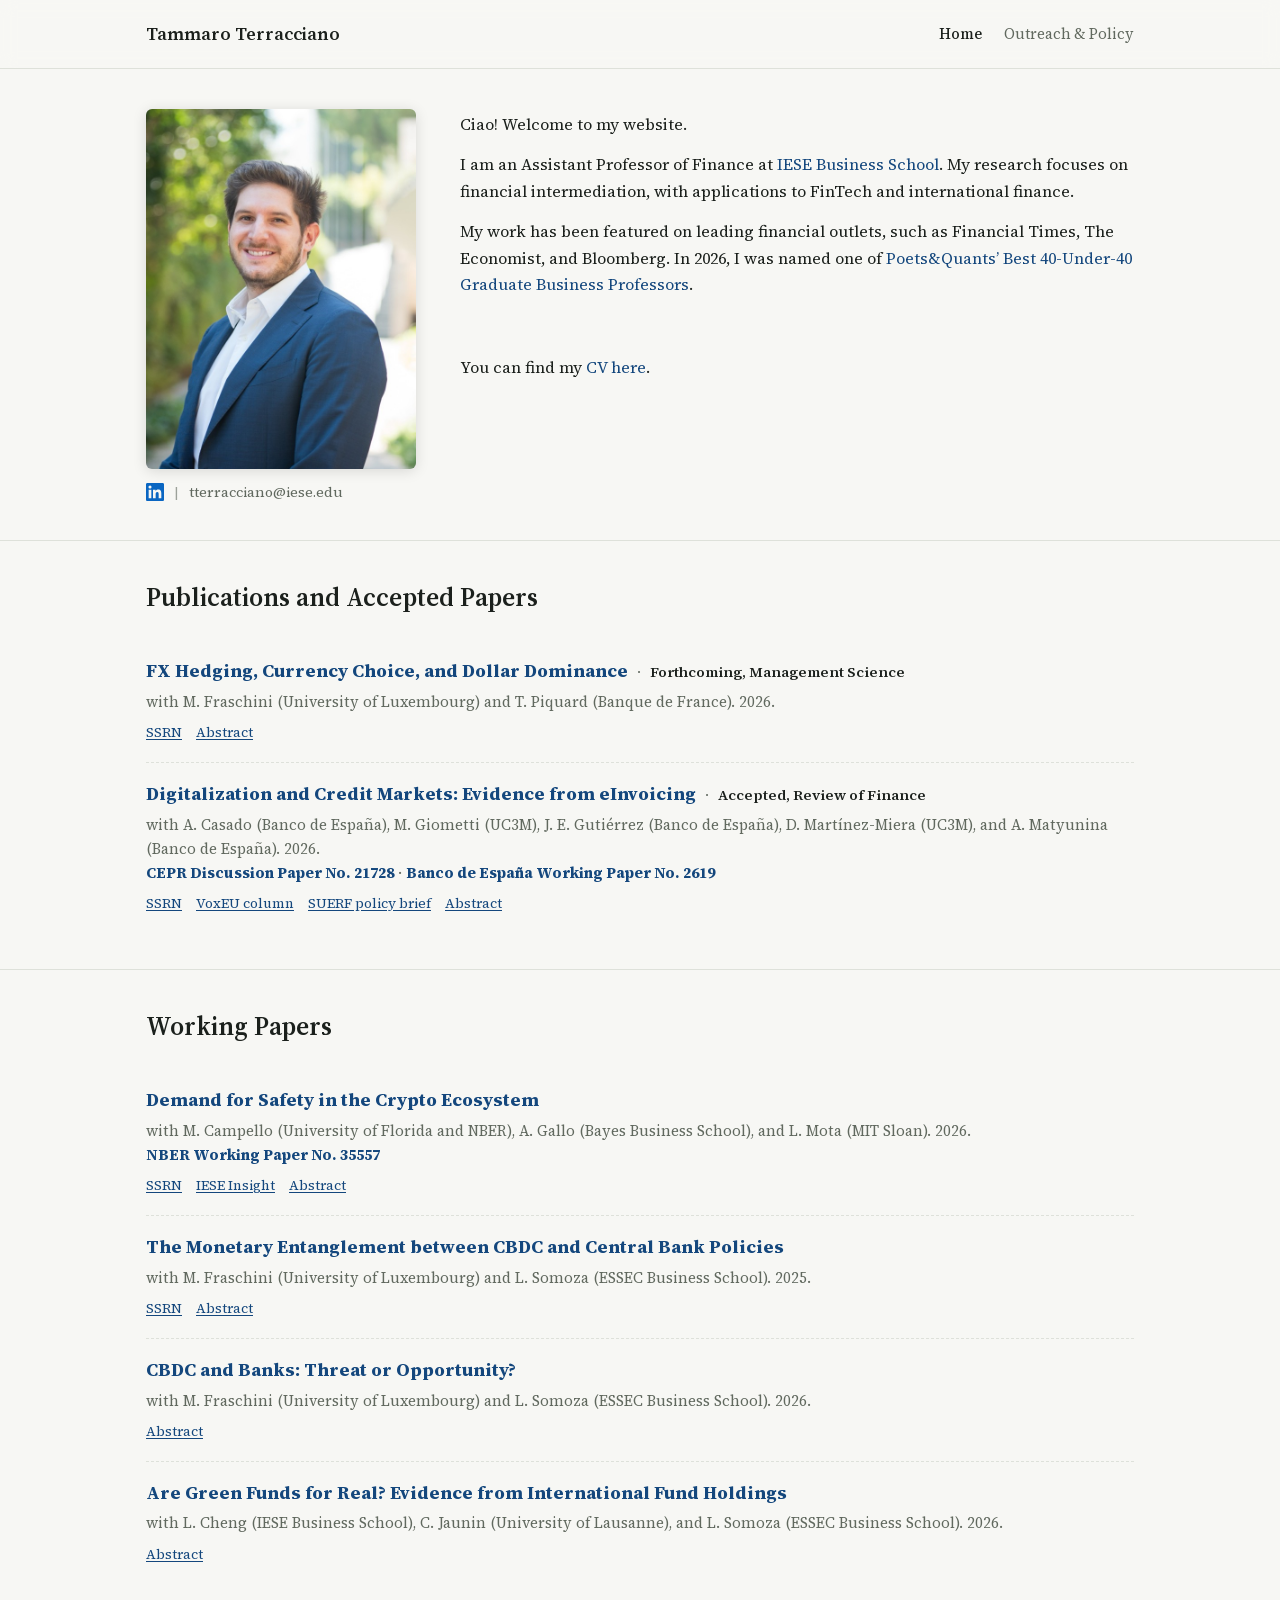
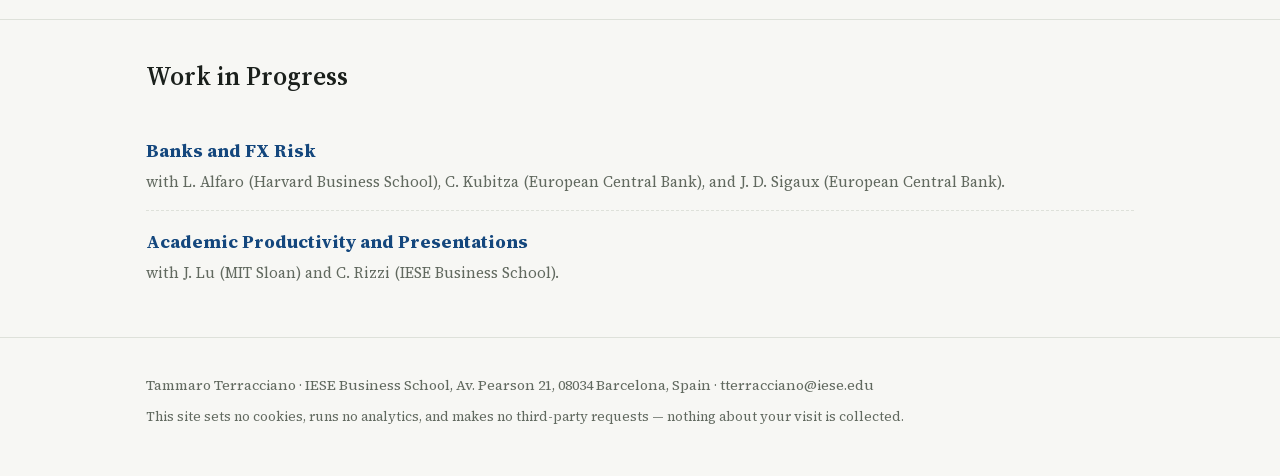
==== commit 9f61c17b: "edits" ====
--- a/index.html
+++ b/index.html
@@ -61,7 +61,7 @@
     <div class="paper">
       <p class="title"><a href="https://papers.ssrn.com/sol3/papers.cfm?abstract_id=7072239">Digitalization and Credit Markets: Evidence from eInvoicing</a><span class="status">Accepted, Review of Finance</span></p>
       <p class="meta">with A. Casado (Banco de España), M. Giometti (UC3M), J. E. Gutiérrez (Banco de España), D. Martínez-Miera (UC3M), and A. Matyunina (Banco de España). 2026.</p>
-      <p class="meta"><a href="https://cepr.org/publications/dp21728">CEPR Discussion Paper No. 21728</a> &middot; <a href="https://www.bde.es/wbe/en/publicaciones/analisis-economico-investigacion/documentos-trabajo/digitalization-and-credit-markets-evidence-from-e-invoicing.html">Banco de España Working Paper No. 2619</a></p>
+      <p class="meta"><b><a href="https://cepr.org/publications/dp21728">CEPR Discussion Paper No. 21728</a></b> &middot; <b><a href="https://www.bde.es/wbe/en/publicaciones/analisis-economico-investigacion/documentos-trabajo/digitalization-and-credit-markets-evidence-from-e-invoicing.html">Banco de España Working Paper No. 2619</a></b></p>
       <div class="tags"><a href="https://papers.ssrn.com/sol3/papers.cfm?abstract_id=7072239">SSRN</a><a href="https://cepr.org/voxeu/columns/digitalisation-and-credit-markets-evidence-einvoicing">VoxEU column</a><a href="https://www.suerf.org/publications/suerf-policy-notes-and-briefs/when-invoices-go-digital-how-einvoicing-reshapes-credit-markets/">SUERF policy brief</a><details class="abs">
           <summary>Abstract</summary>
           <p>Electronic invoicing (eInvoicing) makes invoices standardized, verifiable, and hard to falsify. We document its effects on banks' information and lending decisions using administrative credit data in a difference-in-differences design that exploits a regional eInvoicing mandate. Credit reallocates toward firms already relying on invoice-based financing (“invoice firms”). Invoice firms obtain more and cheaper invoice credit, with an overall credit expansion, while non-invoice firms borrow less at higher rates. Consistent with differential changes in banks' pricing and risk-ranking behavior, dispersion in loan rates and banks' risk assessments widens for invoice firms relative to non-invoice firms, and the predictive accuracy of these assessments relatively improves (worsens) for (non-)invoice firms. Overall, eInvoicing reshapes credit allocation, with uneven effects across borrowers.</p>
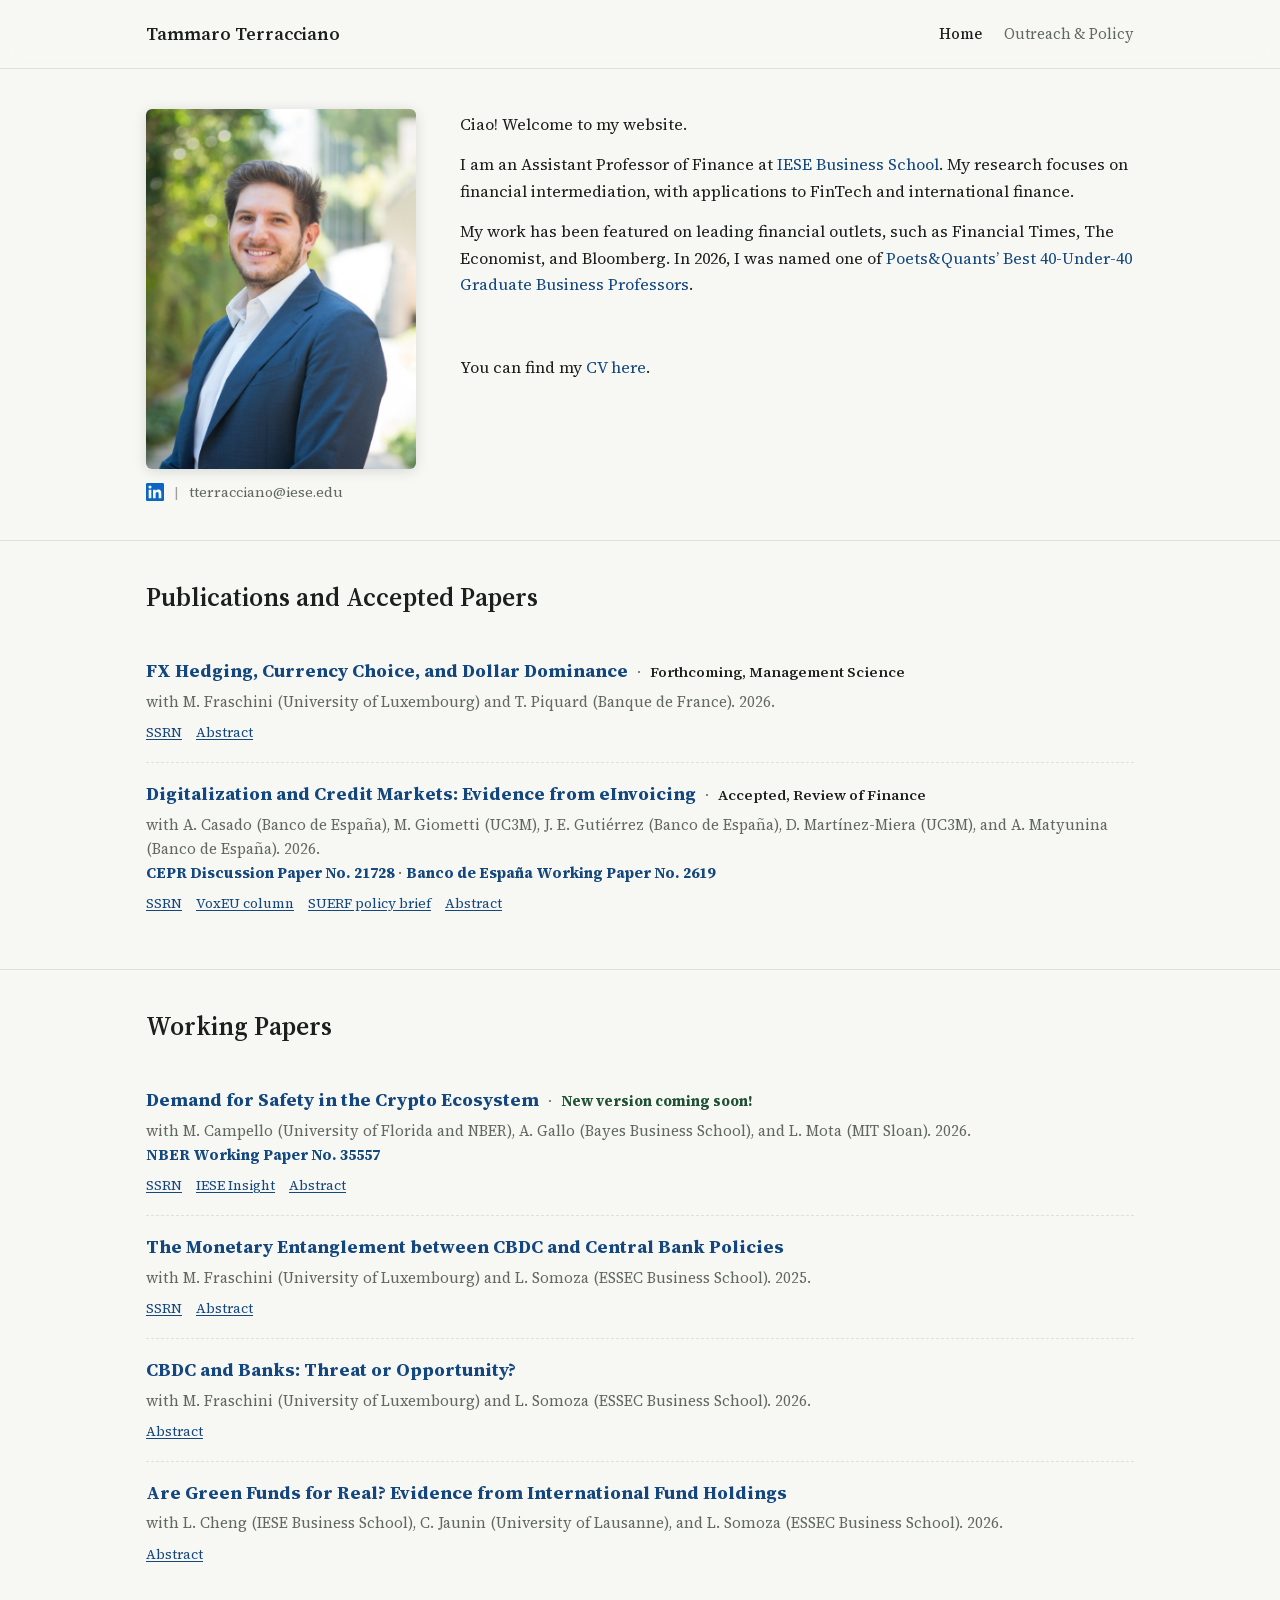
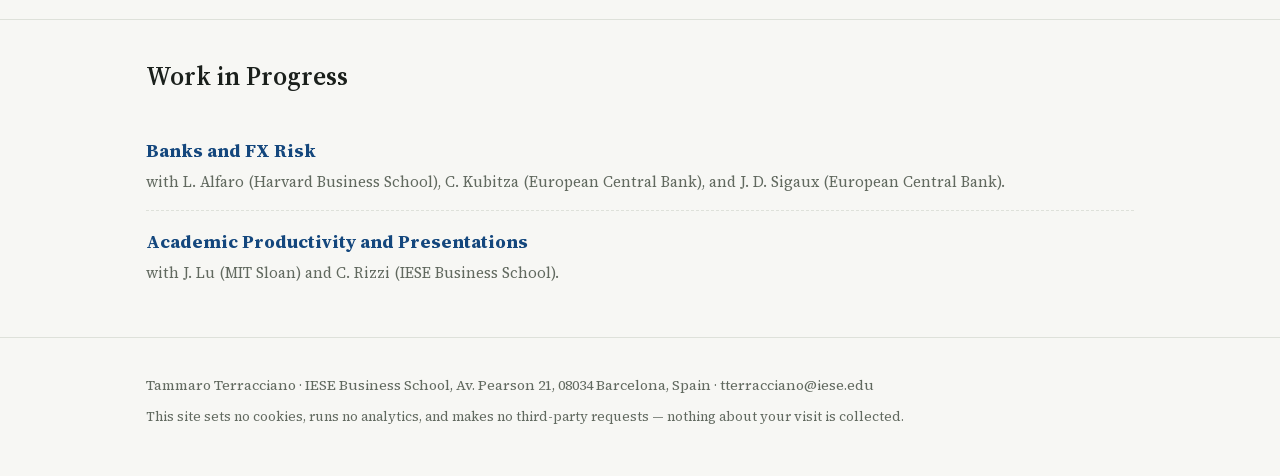
==== commit ced9f4b1: "edits" ====
--- a/index.html
+++ b/index.html
@@ -75,7 +75,7 @@
     <h2>Working Papers</h2>
 
     <div class="paper">
-      <p class="title"><a href="https://papers.ssrn.com/sol3/papers.cfm?abstract_id=6814778">Demand for Safety in the Crypto Ecosystem</a></p>
+      <p class="title"><a href="https://papers.ssrn.com/sol3/papers.cfm?abstract_id=6814778">Demand for Safety in the Crypto Ecosystem</a><span class="news">New version coming soon!</span></p>
       <p class="meta">with M. Campello (University of Florida and NBER), A. Gallo (Bayes Business School), and L. Mota (MIT Sloan). 2026.</p>
       <p class="meta"><b><a href="https://www.nber.org/papers/w35557">NBER Working Paper No. 35557</a></b></p>
       <div class="tags"><a href="https://papers.ssrn.com/sol3/papers.cfm?abstract_id=6814778">SSRN</a><a href="https://www.iese.edu/insight/articles/cryptocurrencies-safety-financial-markets/">IESE Insight</a><details class="abs">
--- a/style.css
+++ b/style.css
@@ -140,6 +140,9 @@
 .paper .status::before {
   content: "\00B7"; margin-right: 9px; color: var(--muted); font-weight: 400;
 }
+/* Short bold green notice after a title, e.g. "New version coming soon!" */
+.paper .news { color: var(--green); font-weight: 700; font-size: 0.9rem; margin-left: 9px; }
+.paper .news::before { content: "\00B7"; margin-right: 9px; color: var(--muted); font-weight: 400; }
 .paper .tags { margin-top: 6px; font-size: 0.85rem; line-height: 1.9; }
 .paper .tags > a { margin-right: 14px; text-decoration: underline; text-underline-offset: 2px; }
 
